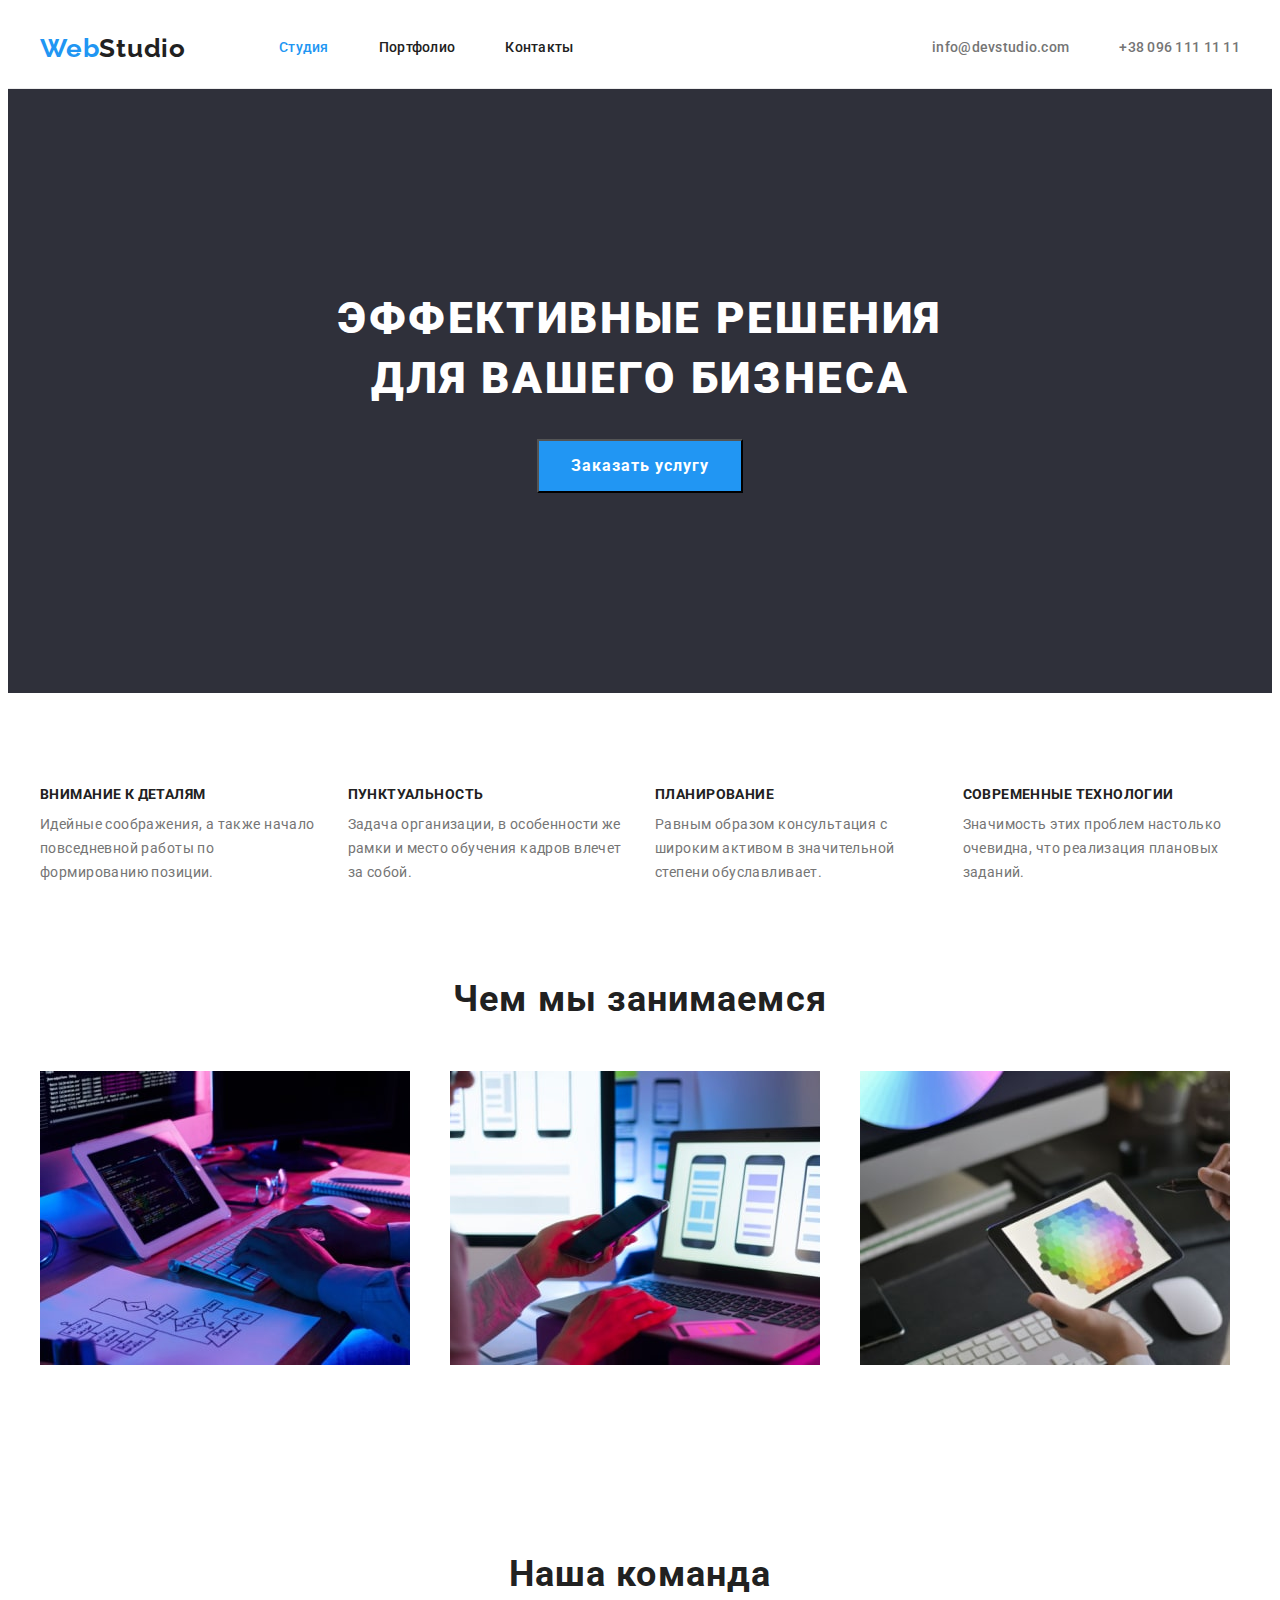
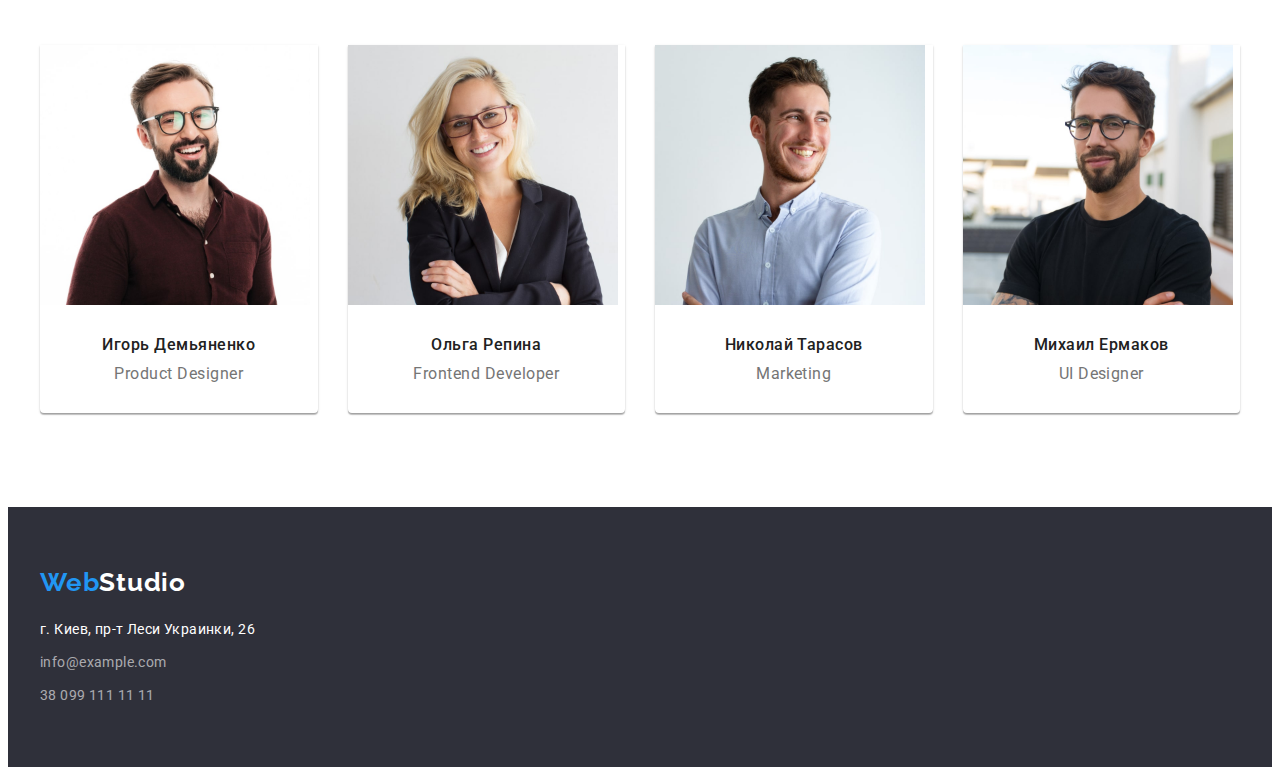
==== index.html @ 1c79547e "Clone from HW3" ====
<!DOCTYPE html>
<html lang="ru">
  <head>
    <meta charset="UTF-8" />
    <meta http-equiv="X-UA-Compatible" content="IE=edge" />
    <meta name="viewport" content="width=device-width, initial-scale=1.0" />
    <link rel="preconnect" href="https://fonts.googleapis.com" />
    <link rel="preconnect" href="https://fonts.gstatic.com" crossorigin />
    <link
      href="https://fonts.googleapis.com/css2?family=Raleway:wght@700&family=Roboto:wght@400;500;700;900&display=swap"
      rel="stylesheet"
    />
    <title>WebStudio</title>
    <link
      rel="stylesheet"
      href="https://cdnjs.cloudflare.com/ajax/libs/modern-normalize/1.1.0/modern-normalize.min.css"
      integrity="sha512-wpPYUAdjBVSE4KJnH1VR1HeZfpl1ub8YT/NKx4PuQ5NmX2tKuGu6U/JRp5y+Y8XG2tV+wKQpNHVUX03MfMFn9Q=="
      crossorigin="anonymous"
      referrerpolicy="no-referrer"
    />
    <link rel="stylesheet" href="./css/styles.css" />
  </head>
  <body>
    <!-- Header -->
    <header class="header">
      <div class="container">
        <a class="link header-logo" href="./index.html" lang="en"
          >Web<span class="header-logo-part">Studio</span></a
        >
        <nav class="header-navigation">
          <ul class="list header-list">
            <li class="header-item">
              <a class="link header-link current" href="./index.html">Студия</a>
            </li>
            <li class="header-item">
              <a class="link header-link" href="./portfolio.html">Портфолио</a>
            </li>
            <li class="header-item">
              <a class="link header-link" href="">Контакты</a>
            </li>
          </ul>
        </nav>
        <ul class="list header-contact">
          <li class="header-contact-point">
            <a
              class="link header-contact-item header-mail"
              href="mailto:info@devstudio.com"
              >info@devstudio.com</a
            >
          </li>
          <li class="header-contact-point">
            <a
              class="link header-contact-item header-tel"
              href="tel:+380961111111"
              >+38 096 111 11 11</a
            >
          </li>
        </ul>
      </div>
    </header>

    <main>
      <!-- section 1 - Hero  -->
      <section class="hero">
        <div class="container">
          <h1 class="hero-title">
            Эффективные решения <br />
            для вашего бизнеса
          </h1>
          <button type="button" class="hero-btn">Заказать услугу</button>
        </div>
      </section>
      <!-- Section 2 - Benefits -->
      <section class="benefits">
        <div class="container">
          <h2 class="visually-hidden">Наши преимущества</h2>
          <ul class="benefits-list list">
            <li class="benefits-item">
              <h3 class="benefits-title">Внимание к деталям</h3>
              <p class="benefits-item-content">
                Идейные соображения, а также начало повседневной работы по
                формированию позиции.
              </p>
            </li>
            <li class="benefits-item">
              <h3 class="benefits-title">Пунктуальность</h3>
              <p class="benefits-item-content">
                Задача организации, в особенности же рамки и место обучения
                кадров влечет за собой.
              </p>
            </li>
            <li class="benefits-item">
              <h3 class="benefits-title">Планирование</h3>
              <p class="benefits-item-content">
                Равным образом консультация с широким активом в значительной
                степени обуславливает.
              </p>
            </li>
            <li class="benefits-item">
              <h3 class="benefits-title">Современные технологии</h3>
              <p class="benefits-item-content">
                Значимость этих проблем настолько очевидна, что реализация
                плановых заданий.
              </p>
            </li>
          </ul>
        </div>
      </section>
      <!-- Section 3 - Work - What are we doing -->
      <section class="work">
        <div class="container">
          <h2 class="work-title">Чем мы занимаемся</h2>
          <ul class="work-list list">
            <li class="work-item">
              <a class="link" href="">
                <img
                  src="./images/about_work_img_1.jpg"
                  alt="Программист работает с блок-схемой"
                  width="370"
                />
              </a>
            </li>
            <li class="work-item">
              <a class="link" href="">
                <img
                  src="./images/about_work_img_2.jpg"
                  alt="Программист работает над мобильным приложением"
                  width="370"
                />
              </a>
            </li>
            <li class="work-item">
              <a class="link" href="">
                <img
                  src="./images/about_work_img_3.jpg"
                  alt="Дизайнер работает с палитрой цветов на планшете"
                  width="370"
                />
              </a>
            </li>
          </ul>
        </div>
      </section>
      <!-- Section 4 - Our team -->
      <section class="team">
        <div class="container">
          <h2 class="team-title">Наша команда</h2>
          <ul class="list team-list">
            <li class="team-item">
              <img
                class="team-img"
                src="./images/our_team_img_1.jpg"
                alt="Фотография Игоря Демьяненко"
                width="270"
              />
              <div class="team-description">
                <h3 class="team-item-title">Игорь Демьяненко</h3>
                <p class="team-item-profession" lang="en">Product Designer</p>
              </div>
            </li>
            <li class="team-item">
              <img
                class="team-img"
                src="./images/our_team_img_2.jpg"
                alt="Фотография Ольги Репиной"
                width="270"
              />
              <div class="team-description">
                <h3 class="team-item-title">Ольга Репина</h3>
                <p class="team-item-profession" lang="en">Frontend Developer</p>
              </div>
            </li>
            <li class="team-item">
              <img
                class="team-img"
                src="./images/our_team_img_3.jpg"
                alt="Фотография Николая Тарасова"
                width="270"
              />
              <div class="team-description">
                <h3 class="team-item-title">Николай Тарасов</h3>
                <p class="team-item-profession" lang="en">Marketing</p>
              </div>
            </li>
            <li class="team-item">
              <img
                class="team-img"
                src="./images/our_team_img_4.jpg"
                alt="Фотография Михаила Ермакова"
                width="270"
              />
              <div class="team-description">
                <h3 class="team-item-title">Михаил Ермаков</h3>
                <p class="team-item-profession" lang="en">UI Designer</p>
              </div>
            </li>
          </ul>
        </div>
      </section>
    </main>

    <!-- Footer -->
    <footer class="footer">
      <div class="container">
        <a class="link footer-logo" href="./index.html" lang="en"
          >Web<span class="footer-logo-part">Studio</span></a
        >
        <address class="footer-contact">
          <ul class="list footer-list">
            <li class="footer-list-item">
              <a
                class="link footer-list-address"
                href="https://goo.gl/maps/MbrSrdM2JUGR9XBEA"
                target="_blank"
                rel="noopener noreferrer"
                >г. Киев, пр-т Леси Украинки, 26
              </a>
            </li>
            <li class="footer-list-item">
              <a class="link footer-list-mail" href="mailto:info@example.com"
                >info@example.com
              </a>
            </li>
            <li class="footer-list-item">
              <a class="link footer-list-tel" href="tel:+380991111111"
                >38 099 111 11 11</a
              >
            </li>
          </ul>
        </address>
      </div>
    </footer>
  </body>
</html>
---- css/styles.css ----
/*-- Global var -- */
:root {
  --basic-text-color: #757575;
  --header-color: #212121;
  --accent-color: #2196f3;
  --first-title-color: #212121;
  --second-title-color: #ffffff;
  --typical-gap: 30px;
  --typical-padding: 94px;
}

/*-- Main styles -- */
body {
  font-family: "Roboto", sans-serif;
  color: var(--basic-text-color);
}

.list,
.pf-type-item {
  list-style: none;
}

.link {
  text-decoration: none;
}

.visually-hidden {
  position: absolute;
  white-space: nowrap;
  width: 1px;
  height: 1px;
  overflow: hidden;
  border: 0;
  padding: 0;
  clip: rect(0 0 0 0);
  clip-path: inset(50%);
  margin: -1px;
}
.hero {
  background-color: #2f303a;
}

p,
h1,
h2,
h3,
h4,
h5,
h6 {
  margin: 0;
}

ul {
  margin: 0;
  padding-left: 0;
}

img {
  display: block;
  max-width: 100%;
  height: auto;
}

.container {
  width: 1200px;
  padding-left: 15px;
  padding-right: 15px;
  margin-left: auto;
  margin-right: auto;
  /* outline: 2px solid red; */
}

/*-- HEADER -- */
.link.current,
.header-link:hover,
.header-link:focus,
.header-contact-item:focus,
.header-contact-item:hover {
  color: var(--accent-color);
}

.header {
  border-bottom: 1px solid #ececec;
}

.header .container {
  display: flex;
  align-items: center;
}

.header-logo {
  font-family: "Raleway";
  font-weight: 700;
  font-size: 26px;
  line-height: 1.19;
  letter-spacing: 0.03em;
  color: #2196f3;
  margin-right: 93px;
}
.header-logo-part {
  color: var(--header-color);
}

.header-list,
.header-contact {
  display: flex;
  font-weight: 500;
  font-size: 14px;
  line-height: 1.14;
  letter-spacing: 0.02em;
}

.header-contact {
  margin-left: auto;
}

.header-item:not(:first-child) {
  margin-left: 50px;
}

.header-link {
  display: block;
  padding-top: 32px;
  padding-bottom: 32px;
  color: var(--header-color);
}

.header-contact-item {
  display: block;
  padding-top: 32px;
  padding-bottom: 32px;
  color: var(--basic-text-color);
}

.header-tel {
  margin-left: 50px;
}

/*-- Section 1 - HERO -- */
.hero {
  text-align: center;
  padding-top: 200px;
  padding-bottom: 200px;
}

.hero-title {
  font-weight: 900;
  font-size: 44px;
  line-height: 1.36;
  text-transform: uppercase;
  letter-spacing: 0.06em;
  color: var(--second-title-color);
  margin-bottom: var(--typical-gap);
}

.hero-btn {
  font-family: "Roboto", sans-serif;
  font-style: normal;
  font-weight: 700;
  font-size: 16px;
  line-height: 1.88;
  cursor: pointer;
  letter-spacing: 0.06em;
  color: var(--second-title-color);
  background-color: #2196f3;

  padding-top: 10px;
  padding-bottom: 10px;
  padding-left: 32px;
  padding-right: 32px;
}

/*-- Section 2 - Benefits -- */
.benefits {
  padding-top: var(--typical-padding);
  padding-bottom: var(--typical-padding);
}

.benefits-title {
  font-size: 14px;
  line-height: 1.14;
  letter-spacing: 0.03em;
  text-transform: uppercase;
  color: var(--first-title-color);
  margin-bottom: 10px;
}

.benefits-list {
  display: flex;
  margin-left: calc(-1 * var(--typical-gap));
}

.benefits-item {
  flex-basis: calc(100% / 4 - var(--typical-gap));
  margin-left: var(--typical-gap);
}

.benefits-item-content {
  font-size: 14px;
  line-height: 1.71;
  letter-spacing: 0.03em;
}

/*-- Section 3 - Work - and - Section 4 - Our team  -- */
.work-title,
.team-title {
  font-size: 36px;
  line-height: 1.17;
  text-align: center;
  letter-spacing: 0.03em;
  color: var(--first-title-color);
  margin-bottom: 50px;
}

/*-- Section 3 - Work --*/
.work {
  padding-top: 0px;
  padding-bottom: var(--typical-padding);
}
.work-list {
  display: flex;
  /* flex-wrap: wrap; */
  margin-left: calc(-1 * var(--typical-gap));
}

.work-item {
  flex-basis: calc(100% / 3 - var(--typical-gap));
  margin-left: var(--typical-gap);
}

/*-- Section 4 - Our team -- */
.team {
  padding-top: var(--typical-padding);
  padding-bottom: var(--typical-padding);
}

.team-list {
  display: flex;
  flex-wrap: wrap;
  margin-left: calc(-1 * var(--typical-gap));
}

.team-description {
  padding-top: var(--typical-gap);
  padding-bottom: var(--typical-gap);
}

.team-item {
  flex-basis: calc(100% / 4 - var(--typical-gap));
  margin-left: var(--typical-gap);
  background: #ffffff;
  box-shadow: 0px 1px 3px rgba(0, 0, 0, 0.12), 0px 1px 1px rgba(0, 0, 0, 0.14),
    0px 2px 1px rgba(0, 0, 0, 0.2);
  border-radius: 0px 0px 4px 4px;
}

.team-item-title {
  font-weight: 500;
  font-size: 16px;
  line-height: 1.19;
  text-align: center;
  letter-spacing: 0.03em;
  color: var(--first-title-color);
  margin-bottom: 10px;
}

.team-item-profession {
  font-size: 16px;
  line-height: 1.19;
  text-align: center;
  letter-spacing: 0.03em;
}

/*-- Footer -- */
.footer-list-address:hover,
.footer-list-address:focus,
.footer-list-mail:focus,
.footer-list-mail:hover,
.footer-list-tel:focus,
.footer-list-tel:hover {
  color: var(--accent-color);
}

.footer {
  background-color: #2f303a;
  padding-top: 60px;
  padding-bottom: 60px;
}

.footer-logo {
  font-family: "Raleway", sans-serif;
  font-style: normal;
  font-weight: 700;
  font-size: 26px;
  line-height: 1.19;
  letter-spacing: 0.03em;
  color: #2196f3;
  display: block;
  margin-bottom: 20px;
}

.footer-logo-part {
  color: var(--second-title-color);
}

.footer-list-item {
  font-style: normal;
  font-weight: 400;
  font-size: 14px;
  line-height: 1.71;
  letter-spacing: 0.03em;
}

.footer-list-item:not(:last-child) {
  margin-bottom: 9px;
}

.footer-list-address {
  color: #ffffff;
}

.footer-list-mail,
.footer-list-tel {
  color: rgba(255, 255, 255, 0.6);
}

/*-- PORTFOLIO PAGE -- */
.pf-type-btn:focus,
.pf-type-btn:hover {
  background-color: var(--accent-color);
  color: var(--second-title-color);
}

.portfolio {
  padding-top: var(--typical-padding);
  padding-bottom: var(--typical-padding);
}

.pf-type-list {
  display: flex;
  justify-content: center;
  margin-bottom: 50px;
}

.pf-type-item:not(:first-child) {
  margin-left: 8px;
}

.pf-type-btn {
  font-family: "Roboto", sans-serif;
  font-weight: 500;
  font-size: 16px;
  line-height: 1.62;
  text-align: center;
  cursor: pointer;
  letter-spacing: 0.03em;
  color: #212121;

  padding-top: 6px;
  padding-bottom: 6px;
  padding-left: 20px;
  padding-right: 20px;
}

.pf-item-link:focus,
.pf-item-link:hover {
  accent-color: var(--accent-color);
}

.pf-list {
  display: flex;
  flex-wrap: wrap;
  margin-left: calc(-1 * var(--typical-gap));
  margin-bottom: calc(-1 * var(--typical-gap));
}

.pf-item-list {
  flex-basis: calc(100% / 3 - var(--typical-gap));
  margin-left: var(--typical-gap);
  margin-bottom: var(--typical-gap);
}

.pf-list-description {
  padding-top: 20px;
  padding-bottom: 20px;
  padding-left: 24px;
  padding-right: 24px;

  background: #ffffff;
  border: 1px solid #eeeeee;
  box-sizing: border-box;
}

.pf-item-title {
  font-size: 18px;
  line-height: 2;
  letter-spacing: 0.06em;
  color: var(--first-title-color);
  margin-bottom: 4px;
}

.pf-item-type {
  font-size: 16px;
  line-height: 1.88;
  letter-spacing: 0.03em;
  color: var(--basic-text-color);
}
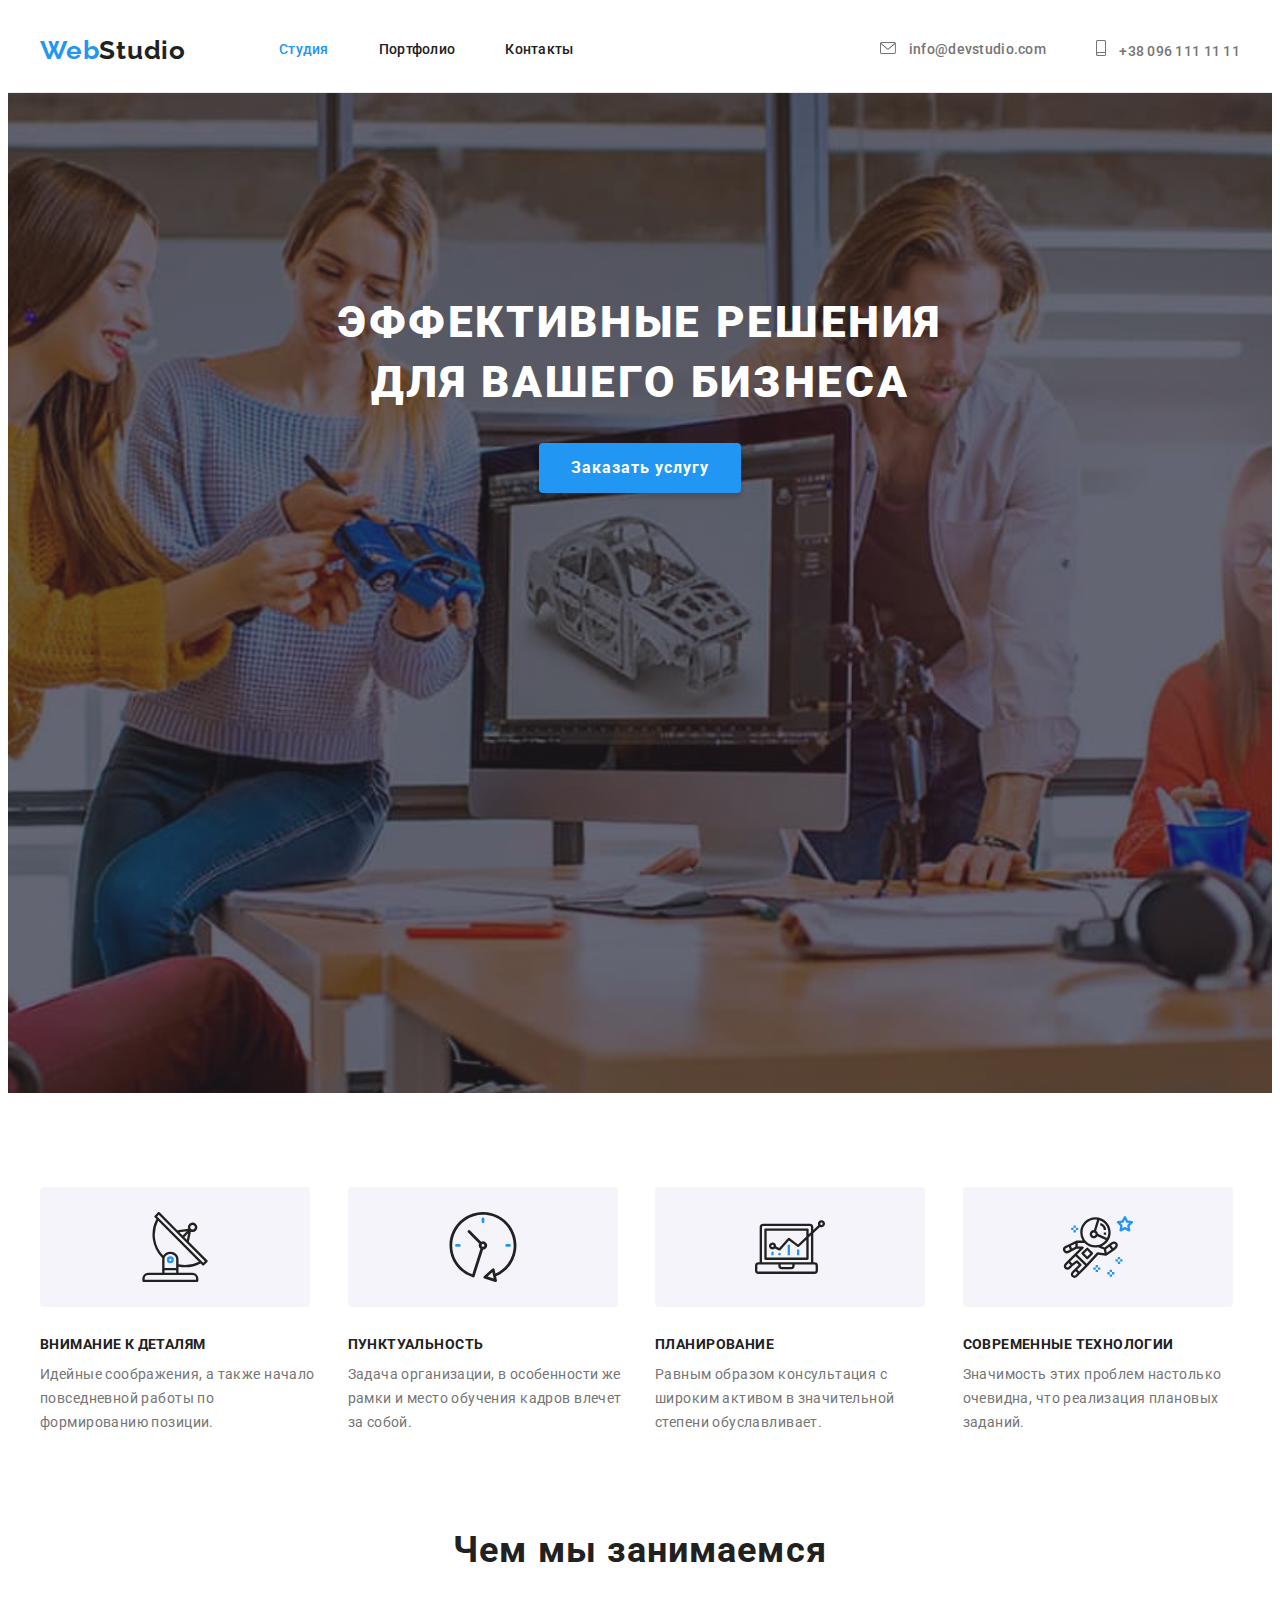
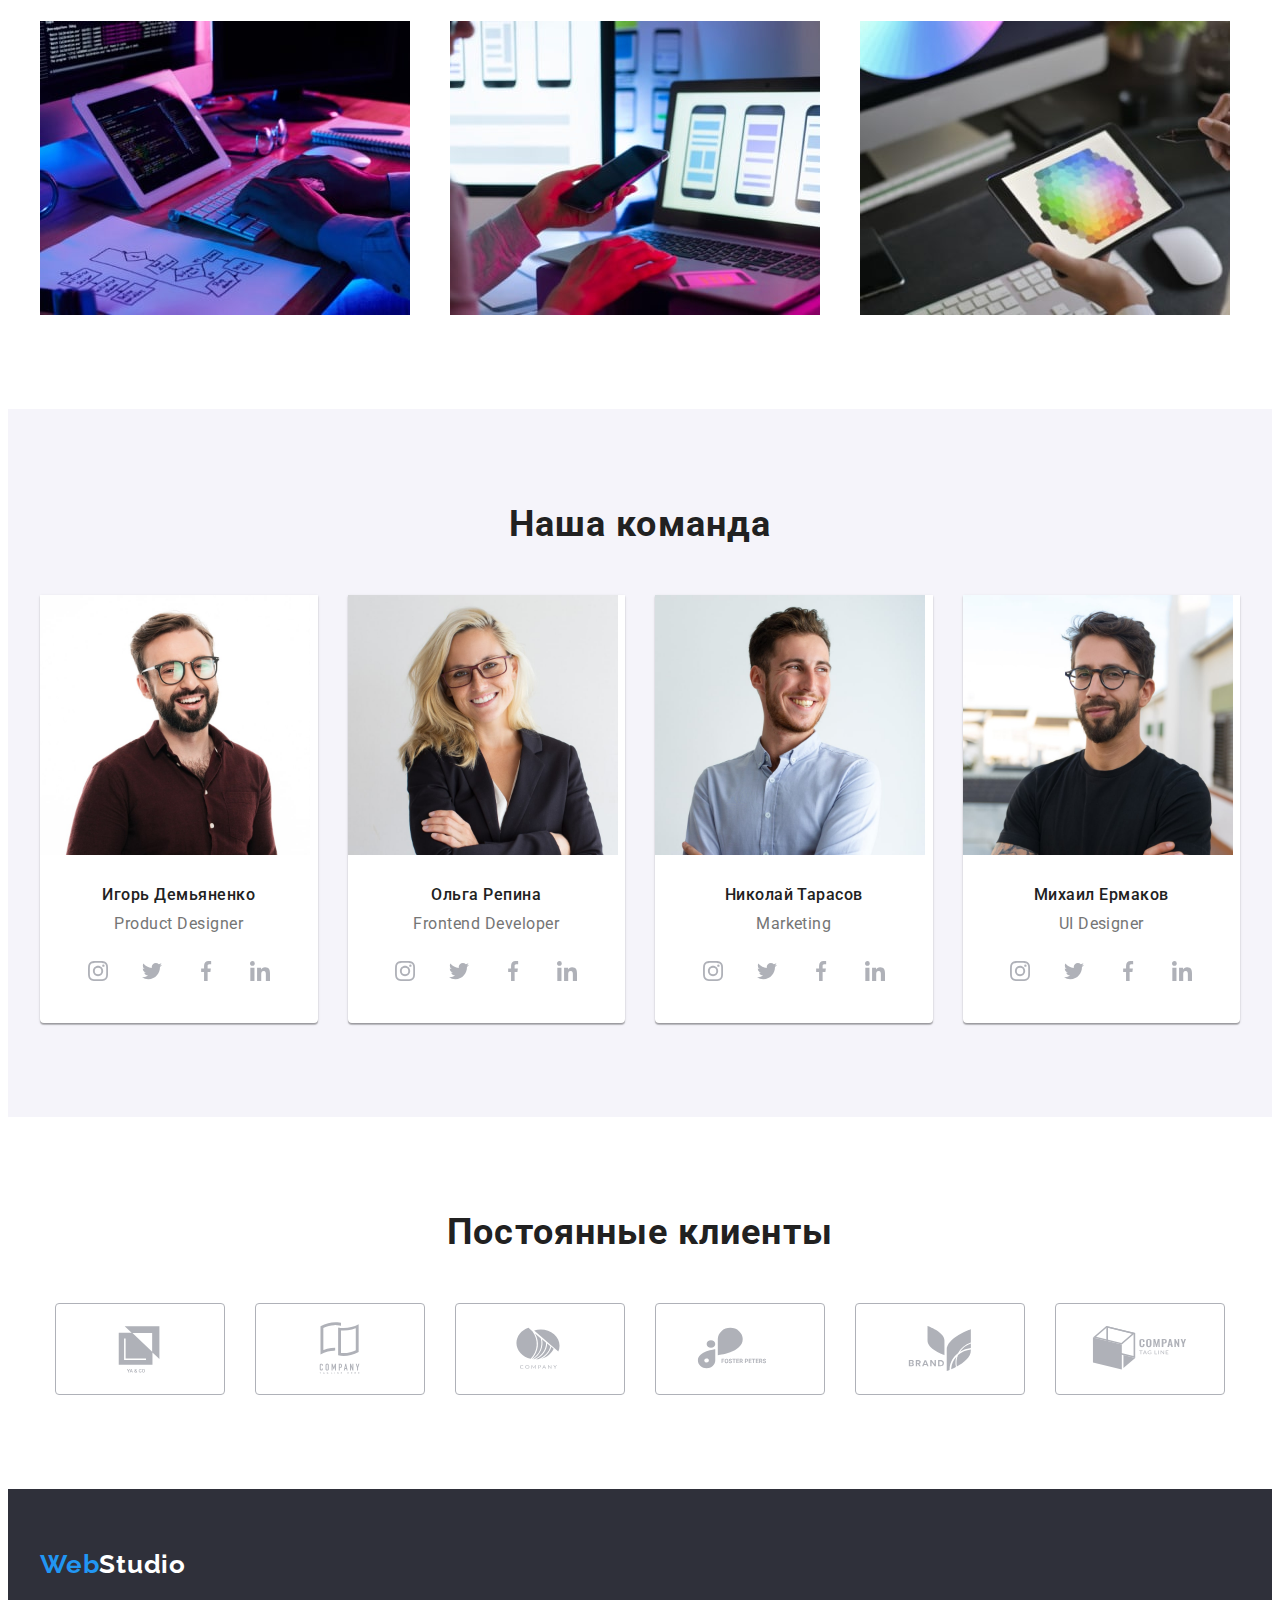
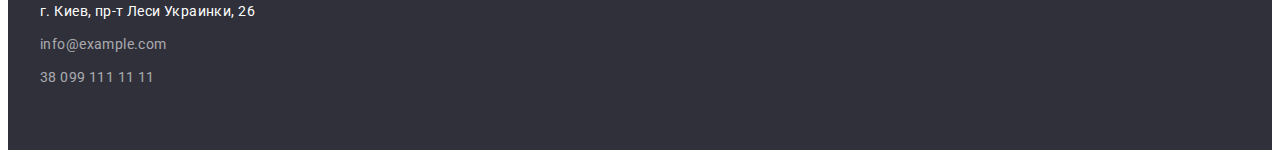
==== commit e3748fe8: "HW4- First day" ====
--- a/index.html
+++ b/index.html
@@ -45,14 +45,21 @@
             <a
               class="link header-contact-item header-mail"
               href="mailto:info@devstudio.com"
-              >info@devstudio.com</a
+            >
+              <svg class="contact-icon" width="16" height="12">
+                <use href="./images/icons.svg#icon-mail"></use>
+              </svg>
+              info@devstudio.com</a
             >
           </li>
           <li class="header-contact-point">
             <a
               class="link header-contact-item header-tel"
               href="tel:+380961111111"
-              >+38 096 111 11 11</a
+              ><svg class="contact-icon" width="10" height="16">
+                <use href="./images/icons.svg#icon-smartphone"></use>
+              </svg>
+              +38 096 111 11 11</a
             >
           </li>
         </ul>
@@ -76,6 +83,11 @@
           <h2 class="visually-hidden">Наши преимущества</h2>
           <ul class="benefits-list list">
             <li class="benefits-item">
+              <div class="benefits-icon-block">
+                <svg class="benefits-icon-logo" width="70" height="70">
+                  <use href="./images/icons.svg#icon-antenna-1"></use>
+                </svg>
+              </div>
               <h3 class="benefits-title">Внимание к деталям</h3>
               <p class="benefits-item-content">
                 Идейные соображения, а также начало повседневной работы по
@@ -83,6 +95,11 @@
               </p>
             </li>
             <li class="benefits-item">
+              <div class="benefits-icon-block">
+                <svg class="benefits-icon-logo" width="70" height="70">
+                  <use href="./images/icons.svg#icon-clock-1"></use>
+                </svg>
+              </div>
               <h3 class="benefits-title">Пунктуальность</h3>
               <p class="benefits-item-content">
                 Задача организации, в особенности же рамки и место обучения
@@ -90,6 +107,11 @@
               </p>
             </li>
             <li class="benefits-item">
+              <div class="benefits-icon-block">
+                <svg class="benefits-icon-logo" width="70" height="70">
+                  <use href="./images/icons.svg#icon-diagram-1"></use>
+                </svg>
+              </div>
               <h3 class="benefits-title">Планирование</h3>
               <p class="benefits-item-content">
                 Равным образом консультация с широким активом в значительной
@@ -97,6 +119,11 @@
               </p>
             </li>
             <li class="benefits-item">
+              <div class="benefits-icon-block">
+                <svg class="benefits-icon-logo" width="70" height="70">
+                  <use href="./images/icons.svg#icon-astronaut-1"></use>
+                </svg>
+              </div>
               <h3 class="benefits-title">Современные технологии</h3>
               <p class="benefits-item-content">
                 Значимость этих проблем настолько очевидна, что реализация
@@ -156,6 +183,36 @@
               <div class="team-description">
                 <h3 class="team-item-title">Игорь Демьяненко</h3>
                 <p class="team-item-profession" lang="en">Product Designer</p>
+                <ul class="team-social-list list">
+                  <li class="team-social-item">
+                    <a href="" class="team-social-link link">
+                      <svg class="team-socail-icon" width="20" height="20">
+                        <use href="./images/icons.svg#icon-instagram-1"></use>
+                      </svg>
+                    </a>
+                  </li>
+                  <li class="team-social-item">
+                    <a href="" class="team-social-link link">
+                      <svg class="team-socail-icon" width="20" height="20">
+                        <use href="./images/icons.svg#icon-twitter-1"></use>
+                      </svg>
+                    </a>
+                  </li>
+                  <li class="team-social-item">
+                    <a href="" class="team-social-link link">
+                      <svg class="team-socail-icon" width="20" height="20">
+                        <use href="./images/icons.svg#icon-facebook-1"></use>
+                      </svg>
+                    </a>
+                  </li>
+                  <li class="team-social-item">
+                    <a href="" class="team-social-link link">
+                      <svg class="team-socail-icon" width="20" height="20">
+                        <use href="./images/icons.svg#icon-linkedin-1"></use>
+                      </svg>
+                    </a>
+                  </li>
+                </ul>
               </div>
             </li>
             <li class="team-item">
@@ -168,6 +225,36 @@
               <div class="team-description">
                 <h3 class="team-item-title">Ольга Репина</h3>
                 <p class="team-item-profession" lang="en">Frontend Developer</p>
+                <ul class="team-social-list list">
+                  <li class="team-social-item">
+                    <a href="" class="team-social-link link">
+                      <svg class="team-socail-icon" width="20" height="20">
+                        <use href="./images/icons.svg#icon-instagram-1"></use>
+                      </svg>
+                    </a>
+                  </li>
+                  <li class="team-social-item">
+                    <a href="" class="team-social-link link">
+                      <svg class="team-socail-icon" width="20" height="20">
+                        <use href="./images/icons.svg#icon-twitter-1"></use>
+                      </svg>
+                    </a>
+                  </li>
+                  <li class="team-social-item">
+                    <a href="" class="team-social-link link">
+                      <svg class="team-socail-icon" width="20" height="20">
+                        <use href="./images/icons.svg#icon-facebook-1"></use>
+                      </svg>
+                    </a>
+                  </li>
+                  <li class="team-social-item">
+                    <a href="" class="team-social-link link">
+                      <svg class="team-socail-icon" width="20" height="20">
+                        <use href="./images/icons.svg#icon-linkedin-1"></use>
+                      </svg>
+                    </a>
+                  </li>
+                </ul>
               </div>
             </li>
             <li class="team-item">
@@ -180,6 +267,36 @@
               <div class="team-description">
                 <h3 class="team-item-title">Николай Тарасов</h3>
                 <p class="team-item-profession" lang="en">Marketing</p>
+                <ul class="team-social-list list">
+                  <li class="team-social-item">
+                    <a href="" class="team-social-link link">
+                      <svg class="team-socail-icon" width="20" height="20">
+                        <use href="./images/icons.svg#icon-instagram-1"></use>
+                      </svg>
+                    </a>
+                  </li>
+                  <li class="team-social-item">
+                    <a href="" class="team-social-link link">
+                      <svg class="team-socail-icon" width="20" height="20">
+                        <use href="./images/icons.svg#icon-twitter-1"></use>
+                      </svg>
+                    </a>
+                  </li>
+                  <li class="team-social-item">
+                    <a href="" class="team-social-link link">
+                      <svg class="team-socail-icon" width="20" height="20">
+                        <use href="./images/icons.svg#icon-facebook-1"></use>
+                      </svg>
+                    </a>
+                  </li>
+                  <li class="team-social-item">
+                    <a href="" class="team-social-link link">
+                      <svg class="team-socail-icon" width="20" height="20">
+                        <use href="./images/icons.svg#icon-linkedin-1"></use>
+                      </svg>
+                    </a>
+                  </li>
+                </ul>
               </div>
             </li>
             <li class="team-item">
@@ -192,7 +309,88 @@
               <div class="team-description">
                 <h3 class="team-item-title">Михаил Ермаков</h3>
                 <p class="team-item-profession" lang="en">UI Designer</p>
-              </div>
+                <ul class="team-social-list list">
+                  <li class="team-social-item">
+                    <a href="" class="team-social-link link">
+                      <svg class="team-socail-icon" width="20" height="20">
+                        <use href="./images/icons.svg#icon-instagram-1"></use>
+                      </svg>
+                    </a>
+                  </li>
+                  <li class="team-social-item">
+                    <a href="" class="team-social-link link">
+                      <svg class="team-socail-icon" width="20" height="20">
+                        <use href="./images/icons.svg#icon-twitter-1"></use>
+                      </svg>
+                    </a>
+                  </li>
+                  <li class="team-social-item">
+                    <a href="" class="team-social-link link">
+                      <svg class="team-socail-icon" width="20" height="20">
+                        <use href="./images/icons.svg#icon-facebook-1"></use>
+                      </svg>
+                    </a>
+                  </li>
+                  <li class="team-social-item">
+                    <a href="" class="team-social-link link">
+                      <svg class="team-socail-icon" width="20" height="20">
+                        <use href="./images/icons.svg#icon-linkedin-1"></use>
+                      </svg>
+                    </a>
+                  </li>
+                </ul>
+              </div>
+            </li>
+          </ul>
+        </div>
+      </section>
+
+      <!-- Section 5 - Our clients -->
+      <section class="clients">
+        <div class="container">
+          <h2 class="clients-title">Постоянные клиенты</h2>
+          <ul class="clients-list list">
+            <li class="clients-item">
+              <a href="" class="clients-link link">
+                <svg class="clients-icon" width="106" height="60">
+                  <use href="./images/icons.svg#icon-logo1"></use>
+                </svg>
+              </a>
+            </li>
+            <li class="clients-item">
+              <a href="" class="clients-link link">
+                <svg class="clients-icon" width="106" height="60">
+                  <use href="./images/icons.svg#icon-logo2"></use>
+                </svg>
+              </a>
+            </li>
+            <li class="clients-item">
+              <a href="" class="clients-link link">
+                <svg class="clients-icon" width="106" height="60">
+                  <use href="./images/icons.svg#icon-logo3"></use>
+                </svg>
+              </a>
+            </li>
+            <li class="clients-item">
+              <a href="" class="clients-link link">
+                <svg class="clients-icon" width="106" height="60">
+                  <use href="./images/icons.svg#icon-logo4"></use>
+                </svg>
+              </a>
+            </li>
+            <li class="clients-item">
+              <a href="" class="clients-link link">
+                <svg class="clients-icon" width="106" height="60">
+                  <use href="./images/icons.svg#icon-logo5"></use>
+                </svg>
+              </a>
+            </li>
+            <li class="clients-item">
+              <a href="" class="clients-link link">
+                <svg class="clients-icon" width="106" height="60">
+                  <use href="./images/icons.svg#icon-logo6"></use>
+                </svg>
+              </a>
             </li>
           </ul>
         </div>
--- a/css/styles.css
+++ b/css/styles.css
@@ -7,6 +7,7 @@
   --second-title-color: #ffffff;
   --typical-gap: 30px;
   --typical-padding: 94px;
+  --social-link-fill: #afb1b8;
 }
 
 /*-- Main styles -- */
@@ -36,9 +37,6 @@
   clip-path: inset(50%);
   margin: -1px;
 }
-.hero {
-  background-color: #2f303a;
-}
 
 p,
 h1,
@@ -112,6 +110,8 @@
 
 .header-contact {
   margin-left: auto;
+  display: flex;
+  align-items: center;
 }
 
 .header-item:not(:first-child) {
@@ -132,12 +132,35 @@
   color: var(--basic-text-color);
 }
 
+.header-contact-point {
+  display: flex;
+}
+.contact-icon {
+  fill: currentColor;
+  margin-right: 10px;
+}
+
 .header-tel {
   margin-left: 50px;
 }
 
 /*-- Section 1 - HERO -- */
 .hero {
+  max-width: 1600px;
+  height: 600px;
+  margin-left: auto;
+  margin-right: auto;
+  background-size: cover;
+  background-position: center;
+
+  background-image: linear-gradient(
+      rgba(47, 48, 58, 0.4),
+      rgba(47, 48, 58, 0.4)
+    ),
+    url(../images/hero.jpg);
+  background-repeat: no-repeat;
+  background-color: #2f303a;
+
   text-align: center;
   padding-top: 200px;
   padding-bottom: 200px;
@@ -162,7 +185,11 @@
   cursor: pointer;
   letter-spacing: 0.06em;
   color: var(--second-title-color);
-  background-color: #2196f3;
+  background-color: var(--accent-color);
+
+  box-shadow: 0px 4px 4px rgba(0, 0, 0, 0.15);
+  border-radius: 4px;
+  border: none;
 
   padding-top: 10px;
   padding-bottom: 10px;
@@ -170,12 +197,29 @@
   padding-right: 32px;
 }
 
+.hero-btn:hover,
+.hero-btn:focus {
+  background: #188ce8;
+  outline: none;
+}
+
 /*-- Section 2 - Benefits -- */
 .benefits {
   padding-top: var(--typical-padding);
   padding-bottom: var(--typical-padding);
 }
 
+.benefits-icon-block {
+  background-color: #f5f4fa;
+  border-radius: 4px;
+  width: 270px;
+  height: 120px;
+  margin-bottom: var(--typical-gap);
+  display: flex;
+  align-items: center;
+  justify-content: center;
+}
+
 .benefits-title {
   font-size: 14px;
   line-height: 1.14;
@@ -203,7 +247,8 @@
 
 /*-- Section 3 - Work - and - Section 4 - Our team  -- */
 .work-title,
-.team-title {
+.team-title,
+.clients-title {
   font-size: 36px;
   line-height: 1.17;
   text-align: center;
@@ -232,6 +277,7 @@
 .team {
   padding-top: var(--typical-padding);
   padding-bottom: var(--typical-padding);
+  background-color: #f5f4fa;
 }
 
 .team-list {
@@ -269,6 +315,73 @@
   line-height: 1.19;
   text-align: center;
   letter-spacing: 0.03em;
+  margin-bottom: 16px;
+}
+
+.team-social-list {
+  display: flex;
+  justify-content: center;
+}
+
+.team-social-item:not(:last-child) {
+  margin-right: 10px;
+}
+
+.team-social-link {
+  display: flex;
+  width: 44px;
+  height: 44px;
+
+  background-color: #ffffff;
+  border-radius: 50%;
+  fill: var(--social-link-fill);
+  align-items: center;
+  justify-content: center;
+}
+
+.team-social-link:hover,
+.team-social-link:focus {
+  background-color: var(--accent-color);
+  fill: var(--second-title-color);
+}
+
+/*-- Section 5 - Our-clients --*/
+.clients {
+  padding-top: var(--typical-padding);
+  padding-bottom: var(--typical-padding);
+}
+
+.clients-list {
+  display: flex;
+  justify-content: center;
+}
+
+.clients-item {
+  display: flex;
+}
+
+.clients-item:not(:last-child) {
+  margin-right: var(--typical-gap);
+}
+
+.clients-link {
+  display: flex;
+  width: 170px;
+  height: 92px;
+  border: 1px solid #afb1b8;
+  box-sizing: border-box;
+  border-radius: 4px;
+
+  fill: var(--social-link-fill);
+  align-items: center;
+  justify-content: center;
+}
+
+.clients-link:hover,
+.clients-link:focus {
+  border-color: var(--accent-color);
+  fill: var(--accent-color);
+  outline: none;
 }
 
 /*-- Footer -- */
@@ -325,11 +438,6 @@
 }
 
 /*-- PORTFOLIO PAGE -- */
-.pf-type-btn:focus,
-.pf-type-btn:hover {
-  background-color: var(--accent-color);
-  color: var(--second-title-color);
-}
 
 .portfolio {
   padding-top: var(--typical-padding);
@@ -354,7 +462,11 @@
   text-align: center;
   cursor: pointer;
   letter-spacing: 0.03em;
-  color: #212121;
+  color: var(--first-title-color);
+
+  background: #f5f4fa;
+  border-radius: 4px;
+  border-style: none;
 
   padding-top: 6px;
   padding-bottom: 6px;
@@ -362,9 +474,13 @@
   padding-right: 20px;
 }
 
-.pf-item-link:focus,
-.pf-item-link:hover {
-  accent-color: var(--accent-color);
+.pf-type-btn:focus,
+.pf-type-btn:hover {
+  color: var(--second-title-color);
+  background: var(--accent-color);
+  box-shadow: 0px 3px 1px rgba(0, 0, 0, 0.1), 0px 1px 2px rgba(0, 0, 0, 0.08),
+    0px 2px 2px rgba(0, 0, 0, 0.12);
+  outline: none;
 }
 
 .pf-list {
@@ -378,6 +494,16 @@
   flex-basis: calc(100% / 3 - var(--typical-gap));
   margin-left: var(--typical-gap);
   margin-bottom: var(--typical-gap);
+
+  background: #ffffff;
+  border: 1px solid #eeeeee;
+  box-sizing: border-box;
+}
+
+.pf-item-list:focus,
+.pf-item-list:hover {
+  box-shadow: 0px 1px 1px rgba(0, 0, 0, 0.12), 0px 4px 4px rgba(0, 0, 0, 0.06),
+    1px 4px 6px rgba(0, 0, 0, 0.16);
 }
 
 .pf-list-description {
@@ -385,10 +511,6 @@
   padding-bottom: 20px;
   padding-left: 24px;
   padding-right: 24px;
-
-  background: #ffffff;
-  border: 1px solid #eeeeee;
-  box-sizing: border-box;
 }
 
 .pf-item-title {
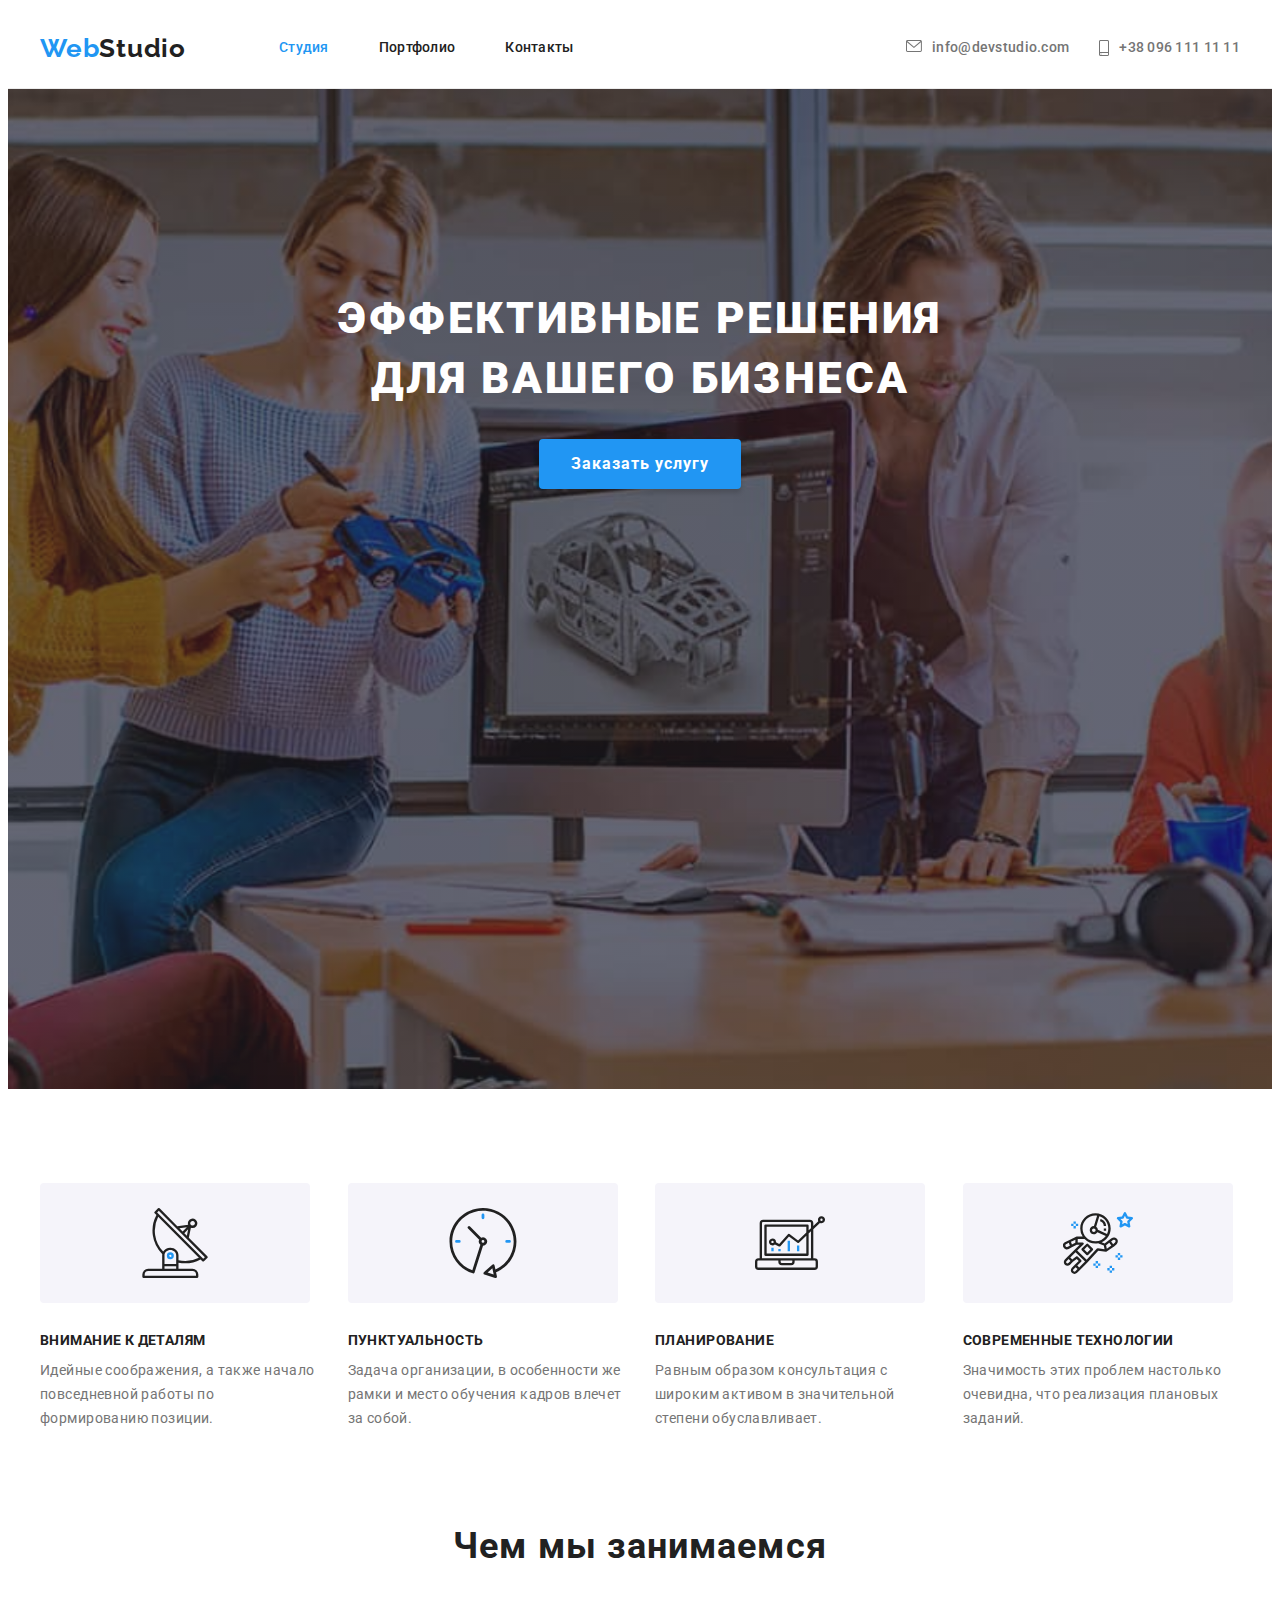
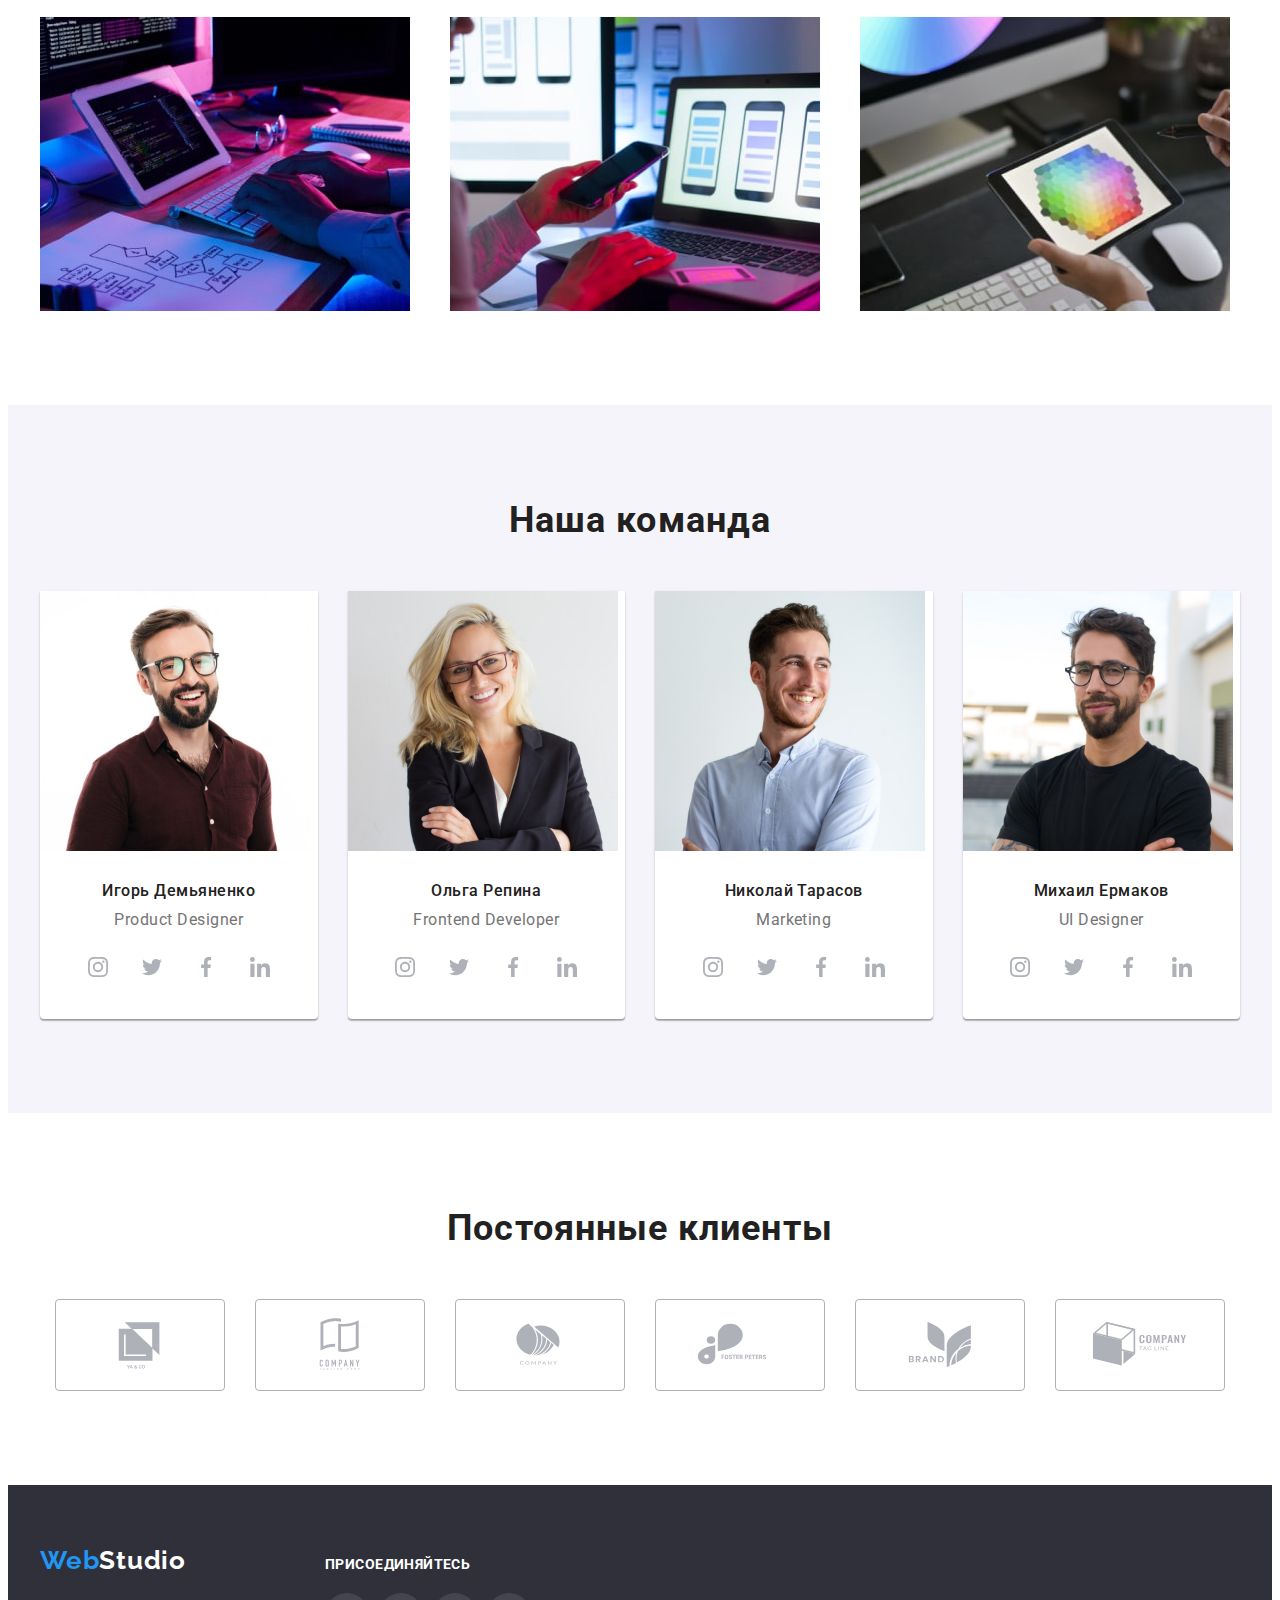
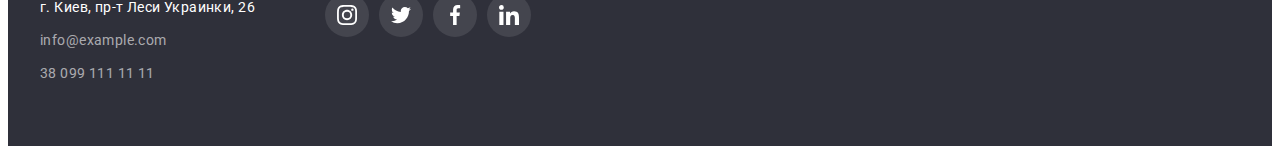
==== commit a0e6c5d5: "HW4-Final draft index.html" ====
--- a/index.html
+++ b/index.html
@@ -400,32 +400,67 @@
     <!-- Footer -->
     <footer class="footer">
       <div class="container">
-        <a class="link footer-logo" href="./index.html" lang="en"
-          >Web<span class="footer-logo-part">Studio</span></a
-        >
-        <address class="footer-contact">
-          <ul class="list footer-list">
-            <li class="footer-list-item">
-              <a
-                class="link footer-list-address"
-                href="https://goo.gl/maps/MbrSrdM2JUGR9XBEA"
-                target="_blank"
-                rel="noopener noreferrer"
-                >г. Киев, пр-т Леси Украинки, 26
-              </a>
-            </li>
-            <li class="footer-list-item">
-              <a class="link footer-list-mail" href="mailto:info@example.com"
-                >info@example.com
-              </a>
-            </li>
-            <li class="footer-list-item">
-              <a class="link footer-list-tel" href="tel:+380991111111"
-                >38 099 111 11 11</a
-              >
-            </li>
-          </ul>
-        </address>
+        <div class="footer-adress-block">
+          <a class="link footer-logo" href="./index.html" lang="en"
+            >Web<span class="footer-logo-part">Studio</span></a
+          >
+          <address class="footer-contact">
+            <ul class="list footer-list">
+              <li class="footer-list-item">
+                <a
+                  class="link footer-list-address"
+                  href="https://goo.gl/maps/MbrSrdM2JUGR9XBEA"
+                  target="_blank"
+                  rel="noopener noreferrer"
+                  >г. Киев, пр-т Леси Украинки, 26
+                </a>
+              </li>
+              <li class="footer-list-item">
+                <a class="link footer-list-mail" href="mailto:info@example.com"
+                  >info@example.com
+                </a>
+              </li>
+              <li class="footer-list-item">
+                <a class="link footer-list-tel" href="tel:+380991111111"
+                  >38 099 111 11 11</a
+                >
+              </li>
+            </ul>
+          </address>
+        </div>
+        <div class="footer-social">
+          <h3 class="footer-social-title">присоединяйтесь</h3>
+          <ul class="footer-social-list list">
+            <li class="footer-social-item">
+              <a href="" class="footer-social-link link">
+                <svg class="footer-socail-icon" width="20" height="20">
+                  <use href="./images/icons.svg#icon-instagram-1"></use>
+                </svg>
+              </a>
+            </li>
+            <li class="footer-social-item">
+              <a href="" class="footer-social-link link">
+                <svg class="footer-socail-icon" width="20" height="20">
+                  <use href="./images/icons.svg#icon-twitter-1"></use>
+                </svg>
+              </a>
+            </li>
+            <li class="footer-social-item">
+              <a href="" class="footer-social-link link">
+                <svg class="footer-socail-icon" width="20" height="20">
+                  <use href="./images/icons.svg#icon-facebook-1"></use>
+                </svg>
+              </a>
+            </li>
+            <li class="footer-social-item">
+              <a href="" class="footer-social-link link">
+                <svg class="footer-socail-icon" width="20" height="20">
+                  <use href="./images/icons.svg#icon-linkedin-1"></use>
+                </svg>
+              </a>
+            </li>
+          </ul>
+        </div>
       </div>
     </footer>
   </body>
--- a/css/styles.css
+++ b/css/styles.css
@@ -126,7 +126,7 @@
 }
 
 .header-contact-item {
-  display: block;
+  display: flex;
   padding-top: 32px;
   padding-bottom: 32px;
   color: var(--basic-text-color);
@@ -141,7 +141,7 @@
 }
 
 .header-tel {
-  margin-left: 50px;
+  margin-left: 30px;
 }
 
 /*-- Section 1 - HERO -- */
@@ -220,7 +220,8 @@
   justify-content: center;
 }
 
-.benefits-title {
+.benefits-title,
+.footer-social-title {
   font-size: 14px;
   line-height: 1.14;
   letter-spacing: 0.03em;
@@ -400,6 +401,10 @@
   padding-bottom: 60px;
 }
 
+.footer .container {
+  display: flex;
+}
+
 .footer-logo {
   font-family: "Raleway", sans-serif;
   font-style: normal;
@@ -435,6 +440,44 @@
 .footer-list-mail,
 .footer-list-tel {
   color: rgba(255, 255, 255, 0.6);
+}
+
+/* Footer social list */
+.footer-social {
+  margin-left: 70px;
+  margin-top: 12px;
+}
+
+.footer-social-title {
+  color: var(--second-title-color);
+  margin-bottom: 20px;
+}
+
+.footer-social-list {
+  display: flex;
+  justify-content: center;
+}
+
+.footer-social-item:not(:last-child) {
+  margin-right: 10px;
+}
+
+.footer-social-link {
+  display: flex;
+  width: 44px;
+  height: 44px;
+
+  background-color: rgba(255, 255, 255, 0.1);
+  border-radius: 50%;
+  fill: #ffffff;
+  align-items: center;
+  justify-content: center;
+}
+
+.footer-social-link:hover,
+.footer-social-link:focus {
+  background-color: var(--accent-color);
+  fill: var(--second-title-color);
 }
 
 /*-- PORTFOLIO PAGE -- */
